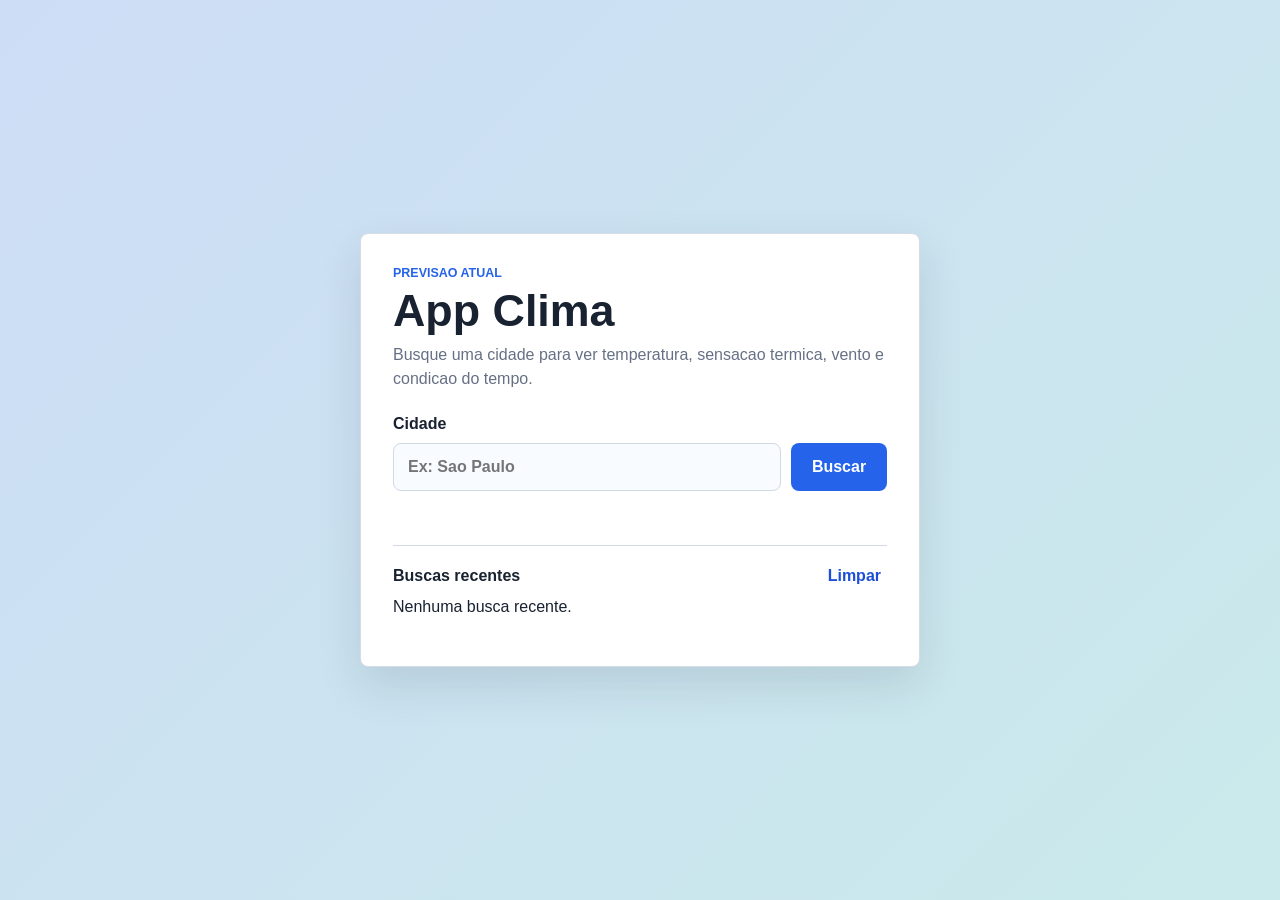
==== index.html @ 9c9da434 "Primeira atualizacao do app." ====
<!DOCTYPE html>
<html lang="pt-BR">
<head>
  <meta charset="UTF-8">
  <meta name="viewport" content="width=device-width, initial-scale=1.0">
  <title>App Clima</title>
  <link rel="stylesheet" href="style.css">
</head>
<body>
  <main class="app">
    <section class="weather-panel" aria-labelledby="app-title">
      <header class="hero">
        <p class="eyebrow">Previsao atual</p>
        <h1 id="app-title">App Clima</h1>
        <p>Busque uma cidade para ver temperatura, sensacao termica, vento e condicao do tempo.</p>
      </header>

      <form id="searchForm" class="search" autocomplete="off">
        <label for="cityInput">Cidade</label>
        <div class="search-row">
          <input id="cityInput" type="search" placeholder="Ex: Sao Paulo" required>
          <button type="submit">Buscar</button>
        </div>
      </form>

      <p id="message" class="message" role="status" aria-live="polite"></p>

      <section id="weatherResult" class="result hidden" aria-live="polite">
        <div class="current">
          <div>
            <p id="locationName" class="location">Sao Paulo, Brasil</p>
            <p id="weatherDescription" class="description">Parcialmente nublado</p>
          </div>
          <div class="temperature">
            <span id="temperature">24</span>
            <span aria-label="graus Celsius">°C</span>
          </div>
        </div>

        <div class="details">
          <article>
            <span>Sensacao</span>
            <strong id="apparentTemperature">25 °C</strong>
          </article>
          <article>
            <span>Umidade</span>
            <strong id="humidity">66%</strong>
          </article>
          <article>
            <span>Vento</span>
            <strong id="wind">13 km/h</strong>
          </article>
          <article>
            <span>Atualizado</span>
            <strong id="updatedAt">10:30</strong>
          </article>
        </div>
      </section>

      <section class="recent">
        <div class="recent-header">
          <h2>Buscas recentes</h2>
          <button id="clearRecentButton" type="button">Limpar</button>
        </div>
        <ul id="recentList"></ul>
      </section>
    </section>
  </main>

  <script src="script.js"></script>
</body>
</html>
---- style.css ----
:root {
  --bg: #edf4f8;
  --panel: #ffffff;
  --text: #182230;
  --muted: #667085;
  --line: #d0d9e4;
  --accent: #2563eb;
  --accent-dark: #1d4ed8;
  --accent-soft: #dbeafe;
  --danger: #b42318;
  --card: #f8fbff;
  --shadow: 0 18px 45px rgba(24, 34, 48, 0.12);
}

* {
  box-sizing: border-box;
}

body {
  min-height: 100vh;
  margin: 0;
  font-family: Arial, Helvetica, sans-serif;
  color: var(--text);
  background:
    linear-gradient(135deg, rgba(37, 99, 235, 0.16), rgba(20, 184, 166, 0.16)),
    var(--bg);
}

button,
input {
  font: inherit;
}

.app {
  min-height: 100vh;
  display: grid;
  place-items: center;
  padding: 32px 16px;
}

.weather-panel {
  width: min(100%, 560px);
  padding: 32px;
  border: 1px solid rgba(208, 217, 228, 0.9);
  border-radius: 8px;
  background: var(--panel);
  box-shadow: var(--shadow);
}

.hero {
  margin-bottom: 24px;
}

.eyebrow {
  margin: 0 0 8px;
  color: var(--accent);
  font-size: 0.78rem;
  font-weight: 700;
  text-transform: uppercase;
}

h1 {
  margin: 0 0 10px;
  font-size: clamp(2rem, 8vw, 2.8rem);
  line-height: 1;
}

.hero p:last-child {
  margin: 0;
  color: var(--muted);
  line-height: 1.5;
}

.search {
  display: grid;
  gap: 10px;
  margin-bottom: 14px;
  font-weight: 700;
}

.search-row {
  display: grid;
  grid-template-columns: 1fr auto;
  gap: 10px;
}

.search input {
  width: 100%;
  min-width: 0;
  padding: 14px;
  border: 1px solid var(--line);
  border-radius: 8px;
  color: var(--text);
  background: var(--card);
}

.search button,
.recent button {
  border: 0;
  border-radius: 8px;
  font-weight: 700;
  cursor: pointer;
}

.search button {
  min-width: 96px;
  background: var(--accent);
  color: #ffffff;
}

.search button:hover {
  background: var(--accent-dark);
}

.message {
  min-height: 22px;
  margin: 0 0 18px;
  color: var(--muted);
}

.message.error {
  color: var(--danger);
}

.result {
  display: grid;
  gap: 18px;
  margin-bottom: 24px;
}

.hidden {
  display: none;
}

.current {
  display: flex;
  align-items: center;
  justify-content: space-between;
  gap: 18px;
  padding: 22px;
  border-radius: 8px;
  background: var(--accent-soft);
}

.location {
  margin: 0 0 6px;
  font-size: 1.2rem;
  font-weight: 700;
}

.description {
  margin: 0;
  color: var(--muted);
}

.temperature {
  display: flex;
  align-items: flex-start;
  color: var(--accent-dark);
  font-weight: 700;
}

.temperature span:first-child {
  font-size: 4rem;
  line-height: 0.9;
}

.temperature span:last-child {
  font-size: 1.5rem;
}

.details {
  display: grid;
  grid-template-columns: repeat(4, 1fr);
  gap: 10px;
}

.details article {
  display: grid;
  gap: 6px;
  min-height: 76px;
  padding: 14px;
  border: 1px solid var(--line);
  border-radius: 8px;
  background: var(--card);
}

.details span {
  color: var(--muted);
  font-size: 0.86rem;
}

.details strong {
  font-size: 1rem;
}

.recent {
  padding-top: 20px;
  border-top: 1px solid var(--line);
}

.recent-header {
  display: flex;
  align-items: center;
  justify-content: space-between;
  gap: 12px;
  margin-bottom: 12px;
}

.recent h2 {
  margin: 0;
  font-size: 1rem;
}

.recent button {
  background: transparent;
  color: var(--accent-dark);
}

#recentList {
  display: flex;
  flex-wrap: wrap;
  gap: 8px;
  min-height: 36px;
  margin: 0;
  padding: 0;
  list-style: none;
}

#recentList button {
  padding: 8px 10px;
  background: var(--card);
  border: 1px solid var(--line);
  color: var(--text);
}

@media (max-width: 560px) {
  .weather-panel {
    padding: 24px;
  }

  .search-row,
  .details {
    grid-template-columns: 1fr;
  }

  .search button {
    min-height: 46px;
  }

  .current {
    align-items: flex-start;
    flex-direction: column;
  }
}
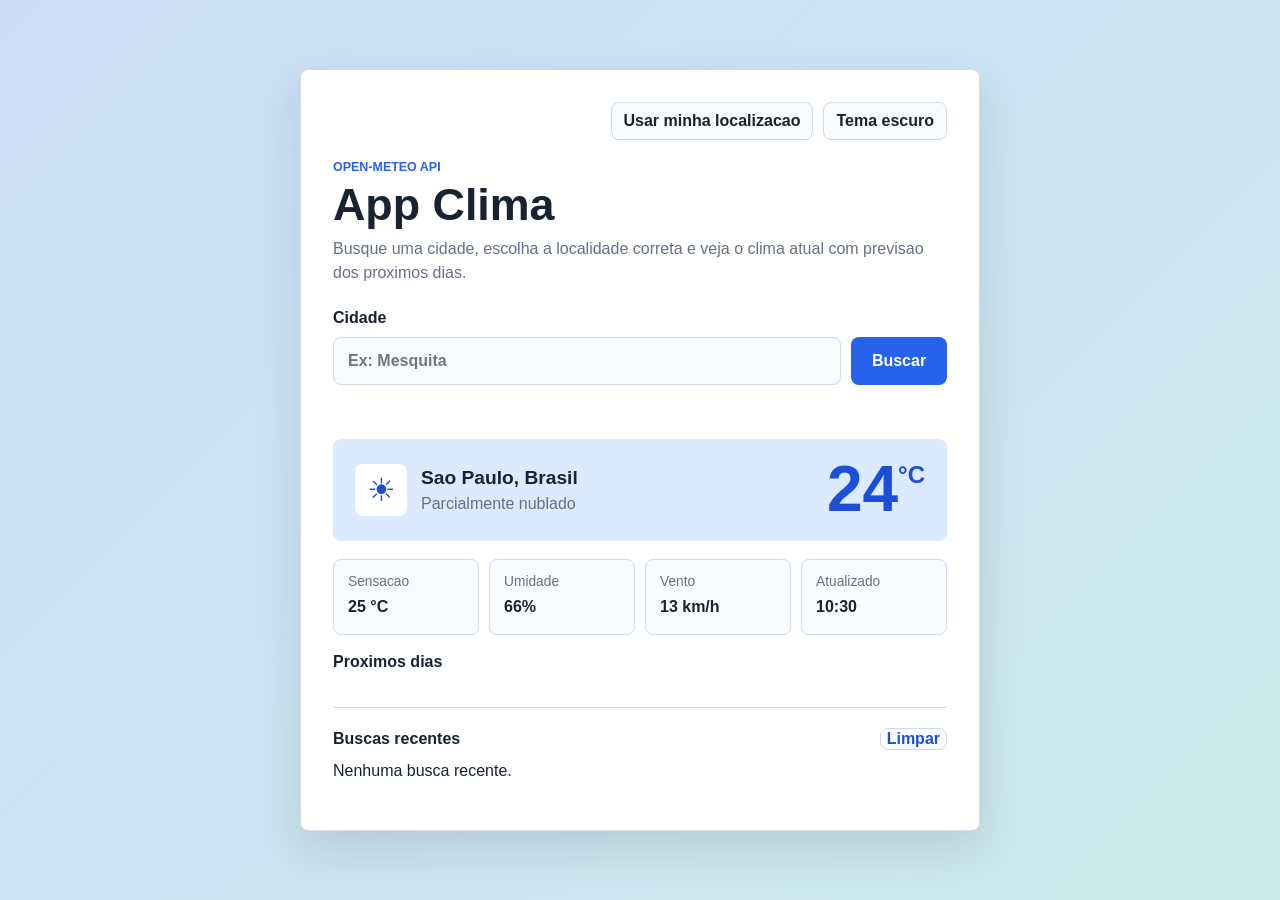
==== commit 1adf6dd8: "Adicionada seleção de cidades e implementação do roadmap anterior." ====
--- a/index.html
+++ b/index.html
@@ -3,44 +3,57 @@
 <head>
   <meta charset="UTF-8">
   <meta name="viewport" content="width=device-width, initial-scale=1.0">
-  <title>App Clima</title>
+  <title>App Clima Open-Meteo</title>
   <link rel="stylesheet" href="style.css">
 </head>
 <body>
   <main class="app">
     <section class="weather-panel" aria-labelledby="app-title">
+      <div class="top-actions">
+        <button id="locationButton" class="secondary-button" type="button">Usar minha localizacao</button>
+        <button id="themeButton" class="secondary-button" type="button">Tema escuro</button>
+      </div>
+
       <header class="hero">
-        <p class="eyebrow">Previsao atual</p>
+        <p class="eyebrow">Open-Meteo API</p>
         <h1 id="app-title">App Clima</h1>
-        <p>Busque uma cidade para ver temperatura, sensacao termica, vento e condicao do tempo.</p>
+        <p>Busque uma cidade, escolha a localidade correta e veja o clima atual com previsao dos proximos dias.</p>
       </header>
 
       <form id="searchForm" class="search" autocomplete="off">
         <label for="cityInput">Cidade</label>
         <div class="search-row">
-          <input id="cityInput" type="search" placeholder="Ex: Sao Paulo" required>
+          <input id="cityInput" type="search" placeholder="Ex: Mesquita" required>
           <button type="submit">Buscar</button>
         </div>
       </form>
 
       <p id="message" class="message" role="status" aria-live="polite"></p>
 
+      <section id="cityOptions" class="city-options hidden" aria-labelledby="city-options-title">
+        <h2 id="city-options-title">Escolha a cidade correta</h2>
+        <ul id="cityOptionsList"></ul>
+      </section>
+
       <section id="weatherResult" class="result hidden" aria-live="polite">
         <div class="current">
-          <div>
-            <p id="locationName" class="location">Sao Paulo, Brasil</p>
-            <p id="weatherDescription" class="description">Parcialmente nublado</p>
+          <div class="current-info">
+            <span id="weatherIcon" class="weather-icon" aria-hidden="true">☀</span>
+            <div>
+              <p id="locationName" class="location">Sao Paulo, Brasil</p>
+              <p id="weatherDescription" class="description">Parcialmente nublado</p>
+            </div>
           </div>
           <div class="temperature">
             <span id="temperature">24</span>
-            <span aria-label="graus Celsius">°C</span>
+            <span aria-label="graus Celsius">&deg;C</span>
           </div>
         </div>
 
         <div class="details">
           <article>
             <span>Sensacao</span>
-            <strong id="apparentTemperature">25 °C</strong>
+            <strong id="apparentTemperature">25 &deg;C</strong>
           </article>
           <article>
             <span>Umidade</span>
@@ -55,6 +68,11 @@
             <strong id="updatedAt">10:30</strong>
           </article>
         </div>
+
+        <section class="forecast" aria-labelledby="forecast-title">
+          <h2 id="forecast-title">Proximos dias</h2>
+          <div id="forecastList" class="forecast-list"></div>
+        </section>
       </section>
 
       <section class="recent">
--- a/style.css
+++ b/style.css
@@ -12,6 +12,20 @@
   --shadow: 0 18px 45px rgba(24, 34, 48, 0.12);
 }
 
+body.dark {
+  --bg: #111827;
+  --panel: #1f2937;
+  --text: #f8fafc;
+  --muted: #cbd5e1;
+  --line: #334155;
+  --accent: #38bdf8;
+  --accent-dark: #7dd3fc;
+  --accent-soft: #163244;
+  --danger: #fca5a5;
+  --card: #172033;
+  --shadow: 0 18px 45px rgba(0, 0, 0, 0.28);
+}
+
 * {
   box-sizing: border-box;
 }
@@ -31,6 +45,10 @@
   font: inherit;
 }
 
+button {
+  cursor: pointer;
+}
+
 .app {
   min-height: 100vh;
   display: grid;
@@ -39,12 +57,33 @@
 }
 
 .weather-panel {
-  width: min(100%, 560px);
+  width: min(100%, 680px);
   padding: 32px;
   border: 1px solid rgba(208, 217, 228, 0.9);
   border-radius: 8px;
   background: var(--panel);
   box-shadow: var(--shadow);
+}
+
+.top-actions {
+  display: flex;
+  justify-content: flex-end;
+  gap: 10px;
+  margin-bottom: 20px;
+}
+
+.secondary-button,
+.recent button,
+.city-options button {
+  border: 1px solid var(--line);
+  border-radius: 8px;
+  background: var(--card);
+  color: var(--text);
+  font-weight: 700;
+}
+
+.secondary-button {
+  padding: 9px 12px;
 }
 
 .hero {
@@ -94,18 +133,13 @@
   background: var(--card);
 }
 
-.search button,
-.recent button {
-  border: 0;
-  border-radius: 8px;
-  font-weight: 700;
-  cursor: pointer;
-}
-
 .search button {
   min-width: 96px;
+  border: 0;
+  border-radius: 8px;
   background: var(--accent);
   color: #ffffff;
+  font-weight: 700;
 }
 
 .search button:hover {
@@ -122,14 +156,50 @@
   color: var(--danger);
 }
 
+.hidden {
+  display: none;
+}
+
+.city-options {
+  margin-bottom: 24px;
+  padding: 18px;
+  border: 1px solid var(--line);
+  border-radius: 8px;
+  background: var(--card);
+}
+
+.city-options h2,
+.forecast h2,
+.recent h2 {
+  margin: 0;
+  font-size: 1rem;
+}
+
+#cityOptionsList {
+  display: grid;
+  gap: 8px;
+  margin: 12px 0 0;
+  padding: 0;
+  list-style: none;
+}
+
+.city-options button {
+  width: 100%;
+  padding: 12px;
+  text-align: left;
+}
+
+.city-options span {
+  display: block;
+  color: var(--muted);
+  font-size: 0.86rem;
+  margin-top: 4px;
+}
+
 .result {
   display: grid;
   gap: 18px;
   margin-bottom: 24px;
-}
-
-.hidden {
-  display: none;
 }
 
 .current {
@@ -142,6 +212,23 @@
   background: var(--accent-soft);
 }
 
+.current-info {
+  display: flex;
+  align-items: center;
+  gap: 14px;
+}
+
+.weather-icon {
+  display: grid;
+  place-items: center;
+  width: 52px;
+  height: 52px;
+  border-radius: 8px;
+  background: var(--panel);
+  color: var(--accent-dark);
+  font-size: 2rem;
+}
+
 .location {
   margin: 0 0 6px;
   font-size: 1.2rem;
@@ -169,13 +256,15 @@
   font-size: 1.5rem;
 }
 
-.details {
+.details,
+.forecast-list {
   display: grid;
   grid-template-columns: repeat(4, 1fr);
   gap: 10px;
 }
 
-.details article {
+.details article,
+.forecast-card {
   display: grid;
   gap: 6px;
   min-height: 76px;
@@ -185,13 +274,25 @@
   background: var(--card);
 }
 
-.details span {
+.details span,
+.forecast-card span {
   color: var(--muted);
   font-size: 0.86rem;
 }
 
-.details strong {
+.details strong,
+.forecast-card strong {
   font-size: 1rem;
+}
+
+.forecast {
+  display: grid;
+  gap: 12px;
+}
+
+.forecast-card .forecast-icon {
+  color: var(--accent-dark);
+  font-size: 1.4rem;
 }
 
 .recent {
@@ -207,13 +308,7 @@
   margin-bottom: 12px;
 }
 
-.recent h2 {
-  margin: 0;
-  font-size: 1rem;
-}
-
 .recent button {
-  background: transparent;
   color: var(--accent-dark);
 }
 
@@ -229,19 +324,22 @@
 
 #recentList button {
   padding: 8px 10px;
-  background: var(--card);
-  border: 1px solid var(--line);
-  color: var(--text);
-}
-
-@media (max-width: 560px) {
+}
+
+@media (max-width: 680px) {
   .weather-panel {
     padding: 24px;
   }
 
+  .top-actions,
   .search-row,
-  .details {
+  .details,
+  .forecast-list {
     grid-template-columns: 1fr;
+  }
+
+  .top-actions {
+    display: grid;
   }
 
   .search button {
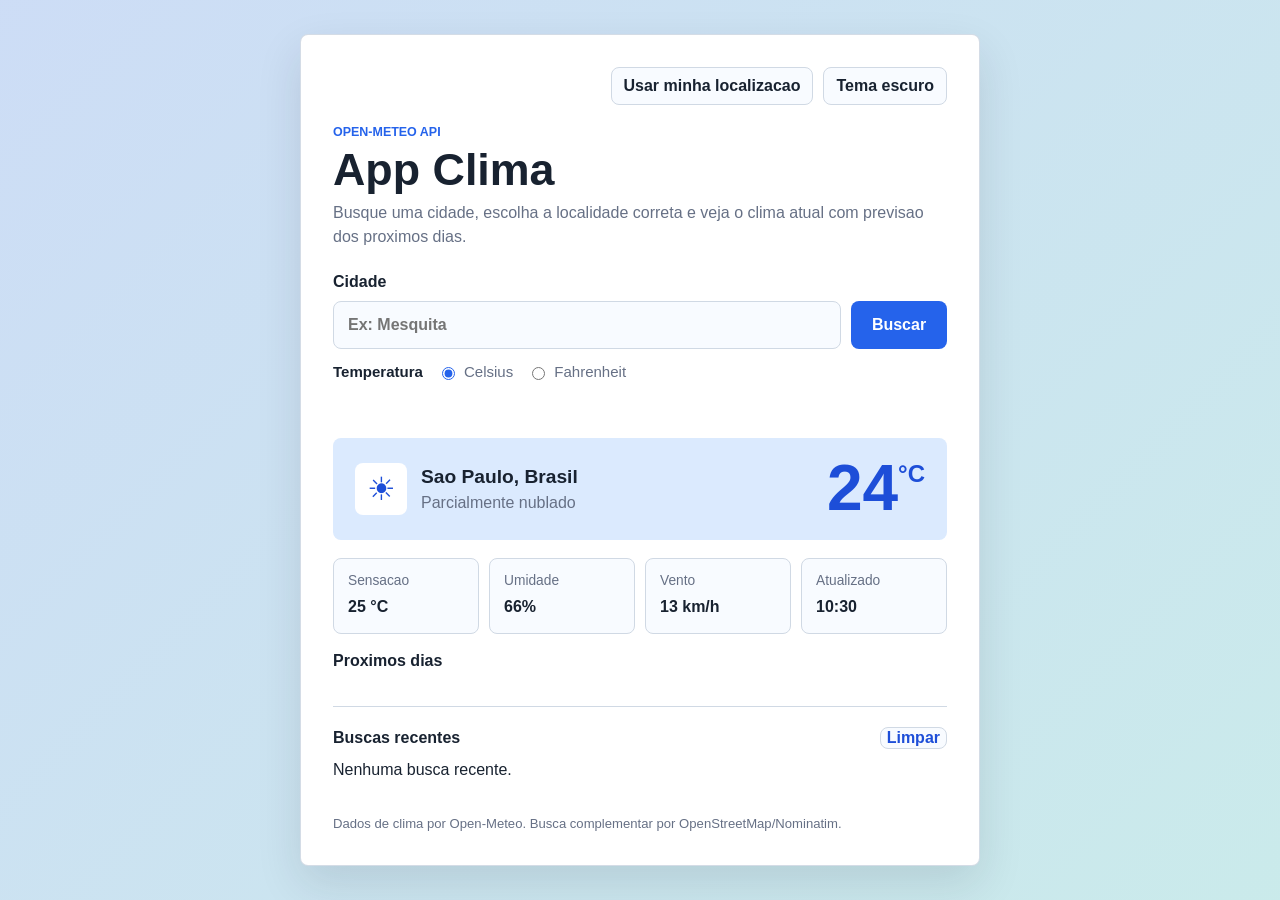
==== commit 6eca23ac: "Melhoria na busca de localidades, aprimorando precisão e finalização do roadmap anterior." ====
--- a/index.html
+++ b/index.html
@@ -27,6 +27,18 @@
           <button type="submit">Buscar</button>
         </div>
       </form>
+
+      <div class="unit-control" aria-label="Unidade de temperatura">
+        <span>Temperatura</span>
+        <label>
+          <input type="radio" name="temperatureUnit" value="celsius" checked>
+          Celsius
+        </label>
+        <label>
+          <input type="radio" name="temperatureUnit" value="fahrenheit">
+          Fahrenheit
+        </label>
+      </div>
 
       <p id="message" class="message" role="status" aria-live="polite"></p>
 
@@ -82,6 +94,10 @@
         </div>
         <ul id="recentList"></ul>
       </section>
+
+      <p class="attribution">
+        Dados de clima por Open-Meteo. Busca complementar por OpenStreetMap/Nominatim.
+      </p>
     </section>
   </main>
 
--- a/style.css
+++ b/style.css
@@ -146,6 +146,31 @@
   background: var(--accent-dark);
 }
 
+.unit-control {
+  display: flex;
+  flex-wrap: wrap;
+  align-items: center;
+  gap: 10px 14px;
+  margin: 0 0 18px;
+  color: var(--muted);
+  font-size: 0.94rem;
+}
+
+.unit-control span {
+  font-weight: 700;
+  color: var(--text);
+}
+
+.unit-control label {
+  display: flex;
+  align-items: center;
+  gap: 6px;
+}
+
+.unit-control input {
+  accent-color: var(--accent);
+}
+
 .message {
   min-height: 22px;
   margin: 0 0 18px;
@@ -259,7 +284,7 @@
 .details,
 .forecast-list {
   display: grid;
-  grid-template-columns: repeat(4, 1fr);
+  grid-template-columns: repeat(4, minmax(0, 1fr));
   gap: 10px;
 }
 
@@ -324,6 +349,13 @@
 
 #recentList button {
   padding: 8px 10px;
+}
+
+.attribution {
+  margin: 18px 0 0;
+  color: var(--muted);
+  font-size: 0.82rem;
+  line-height: 1.4;
 }
 
 @media (max-width: 680px) {
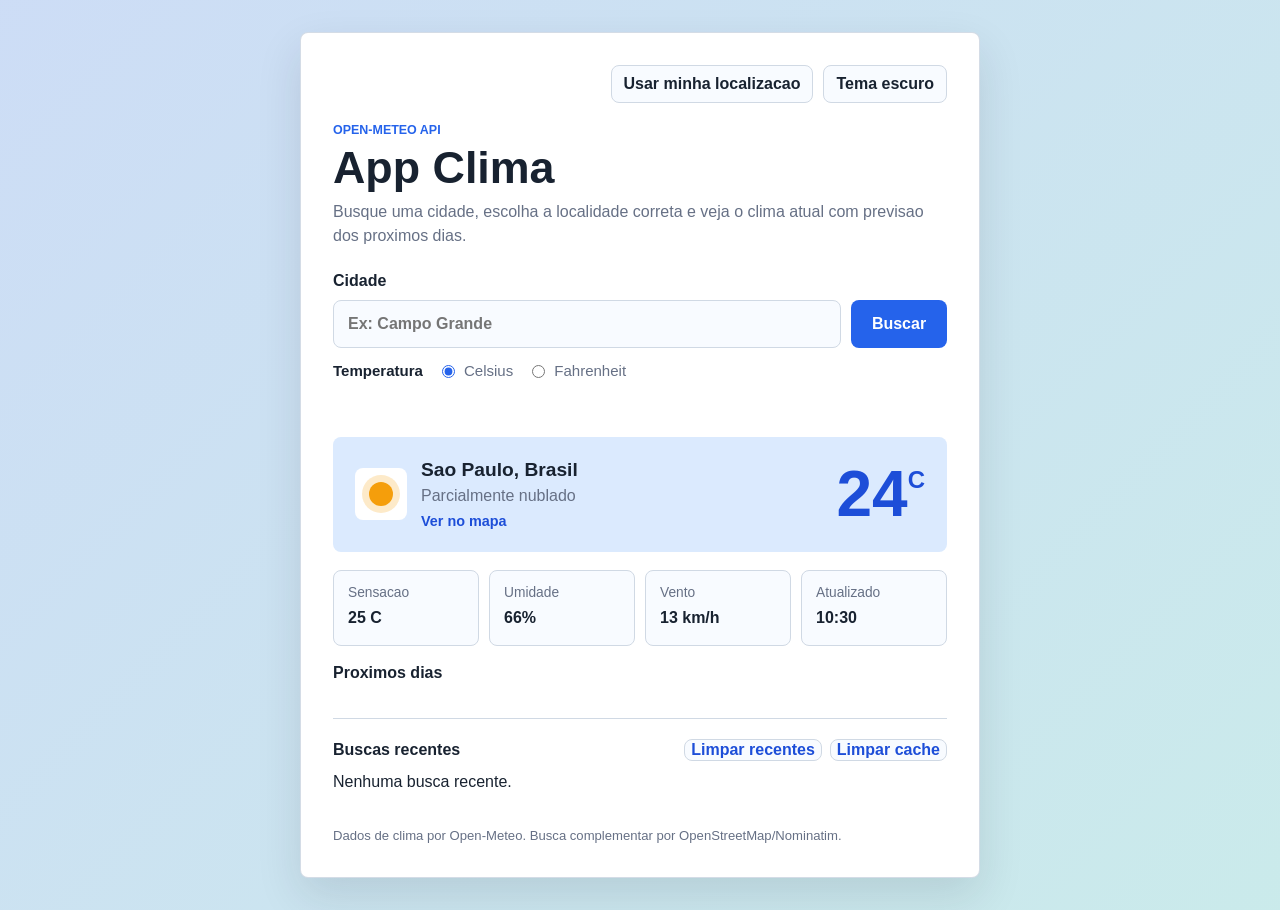
==== commit 12997be2: "Melhoria na busca das cidades e ícones melhores, visual incrementado." ====
--- a/index.html
+++ b/index.html
@@ -23,9 +23,10 @@
       <form id="searchForm" class="search" autocomplete="off">
         <label for="cityInput">Cidade</label>
         <div class="search-row">
-          <input id="cityInput" type="search" placeholder="Ex: Mesquita" required>
+          <input id="cityInput" type="search" placeholder="Ex: Campo Grande" required>
           <button type="submit">Buscar</button>
         </div>
+        <div id="suggestions" class="suggestions hidden" role="listbox" aria-label="Sugestoes de cidades"></div>
       </form>
 
       <div class="unit-control" aria-label="Unidade de temperatura">
@@ -50,22 +51,23 @@
       <section id="weatherResult" class="result hidden" aria-live="polite">
         <div class="current">
           <div class="current-info">
-            <span id="weatherIcon" class="weather-icon" aria-hidden="true">☀</span>
+            <span id="weatherIcon" class="weather-icon weather-icon--sun" aria-hidden="true"></span>
             <div>
               <p id="locationName" class="location">Sao Paulo, Brasil</p>
               <p id="weatherDescription" class="description">Parcialmente nublado</p>
+              <a id="mapLink" class="map-link" href="#" target="_blank" rel="noreferrer">Ver no mapa</a>
             </div>
           </div>
           <div class="temperature">
             <span id="temperature">24</span>
-            <span aria-label="graus Celsius">&deg;C</span>
+            <span aria-label="graus Celsius">C</span>
           </div>
         </div>
 
         <div class="details">
           <article>
             <span>Sensacao</span>
-            <strong id="apparentTemperature">25 &deg;C</strong>
+            <strong id="apparentTemperature">25 C</strong>
           </article>
           <article>
             <span>Umidade</span>
@@ -90,7 +92,10 @@
       <section class="recent">
         <div class="recent-header">
           <h2>Buscas recentes</h2>
-          <button id="clearRecentButton" type="button">Limpar</button>
+          <div class="recent-actions">
+            <button id="clearRecentButton" type="button">Limpar recentes</button>
+            <button id="clearCacheButton" type="button">Limpar cache</button>
+          </div>
         </div>
         <ul id="recentList"></ul>
       </section>
--- a/style.css
+++ b/style.css
@@ -74,7 +74,8 @@
 
 .secondary-button,
 .recent button,
-.city-options button {
+.city-options button,
+.suggestions button {
   border: 1px solid var(--line);
   border-radius: 8px;
   background: var(--card);
@@ -146,6 +147,32 @@
   background: var(--accent-dark);
 }
 
+.suggestions {
+  display: grid;
+  gap: 6px;
+  max-height: 260px;
+  overflow-y: auto;
+  padding: 8px;
+  border: 1px solid var(--line);
+  border-radius: 8px;
+  background: var(--panel);
+  box-shadow: 0 12px 28px rgba(24, 34, 48, 0.12);
+}
+
+.suggestions button {
+  width: 100%;
+  padding: 10px 12px;
+  text-align: left;
+}
+
+.suggestions span {
+  display: block;
+  margin-top: 3px;
+  color: var(--muted);
+  font-size: 0.84rem;
+  font-weight: 400;
+}
+
 .unit-control {
   display: flex;
   flex-wrap: wrap;
@@ -203,6 +230,8 @@
 #cityOptionsList {
   display: grid;
   gap: 8px;
+  max-height: 320px;
+  overflow-y: auto;
   margin: 12px 0 0;
   padding: 0;
   list-style: none;
@@ -244,6 +273,7 @@
 }
 
 .weather-icon {
+  position: relative;
   display: grid;
   place-items: center;
   width: 52px;
@@ -251,7 +281,79 @@
   border-radius: 8px;
   background: var(--panel);
   color: var(--accent-dark);
-  font-size: 2rem;
+  overflow: hidden;
+}
+
+.weather-icon::before,
+.weather-icon::after {
+  content: "";
+  position: absolute;
+}
+
+.weather-icon--sun::before {
+  width: 24px;
+  height: 24px;
+  border-radius: 50%;
+  background: #f59e0b;
+  box-shadow: 0 0 0 7px rgba(245, 158, 11, 0.22);
+}
+
+.weather-icon--cloud::before,
+.weather-icon--rain::before,
+.weather-icon--storm::before,
+.weather-icon--snow::before {
+  width: 31px;
+  height: 16px;
+  left: 12px;
+  top: 22px;
+  border-radius: 999px;
+  background: #94a3b8;
+  box-shadow:
+    -7px 2px 0 -1px #94a3b8,
+    8px -6px 0 1px #94a3b8;
+}
+
+.weather-icon--rain::after {
+  width: 3px;
+  height: 9px;
+  left: 19px;
+  top: 36px;
+  border-radius: 999px;
+  background: #2563eb;
+  box-shadow:
+    9px 0 0 #2563eb,
+    18px 0 0 #2563eb;
+}
+
+.weather-icon--storm::after {
+  width: 11px;
+  height: 18px;
+  left: 23px;
+  top: 31px;
+  background: #f59e0b;
+  clip-path: polygon(40% 0, 100% 0, 62% 42%, 100% 42%, 24% 100%, 45% 55%, 0 55%);
+}
+
+.weather-icon--snow::after {
+  width: 6px;
+  height: 6px;
+  left: 18px;
+  top: 37px;
+  border-radius: 50%;
+  background: #7dd3fc;
+  box-shadow:
+    10px 2px 0 #7dd3fc,
+    20px 0 0 #7dd3fc;
+}
+
+.weather-icon--fog::before {
+  width: 30px;
+  height: 3px;
+  border-radius: 999px;
+  background: #94a3b8;
+  box-shadow:
+    0 9px 0 #94a3b8,
+    0 18px 0 #94a3b8;
 }
 
 .location {
@@ -263,6 +365,19 @@
 .description {
   margin: 0;
   color: var(--muted);
+}
+
+.map-link {
+  display: inline-block;
+  margin-top: 8px;
+  color: var(--accent-dark);
+  font-size: 0.9rem;
+  font-weight: 700;
+  text-decoration: none;
+}
+
+.map-link:hover {
+  text-decoration: underline;
 }
 
 .temperature {
@@ -315,9 +430,31 @@
   gap: 12px;
 }
 
-.forecast-card .forecast-icon {
-  color: var(--accent-dark);
-  font-size: 1.4rem;
+.forecast-card .weather-icon {
+  width: 38px;
+  height: 38px;
+  background: var(--panel);
+}
+
+.forecast-card .weather-icon--sun::before {
+  width: 18px;
+  height: 18px;
+  box-shadow: 0 0 0 5px rgba(245, 158, 11, 0.22);
+}
+
+.forecast-card .weather-icon--cloud::before,
+.forecast-card .weather-icon--rain::before,
+.forecast-card .weather-icon--storm::before,
+.forecast-card .weather-icon--snow::before {
+  transform: scale(0.74);
+  transform-origin: center;
+}
+
+.forecast-card .weather-icon--rain::after,
+.forecast-card .weather-icon--storm::after,
+.forecast-card .weather-icon--snow::after {
+  transform: scale(0.74);
+  transform-origin: center;
 }
 
 .recent {
@@ -331,6 +468,13 @@
   justify-content: space-between;
   gap: 12px;
   margin-bottom: 12px;
+}
+
+.recent-actions {
+  display: flex;
+  flex-wrap: wrap;
+  gap: 8px;
+  justify-content: flex-end;
 }
 
 .recent button {
@@ -382,4 +526,13 @@
     align-items: flex-start;
     flex-direction: column;
   }
-}
+
+  .recent-header {
+    align-items: flex-start;
+    flex-direction: column;
+  }
+
+  .recent-actions {
+    justify-content: flex-start;
+  }
+}
